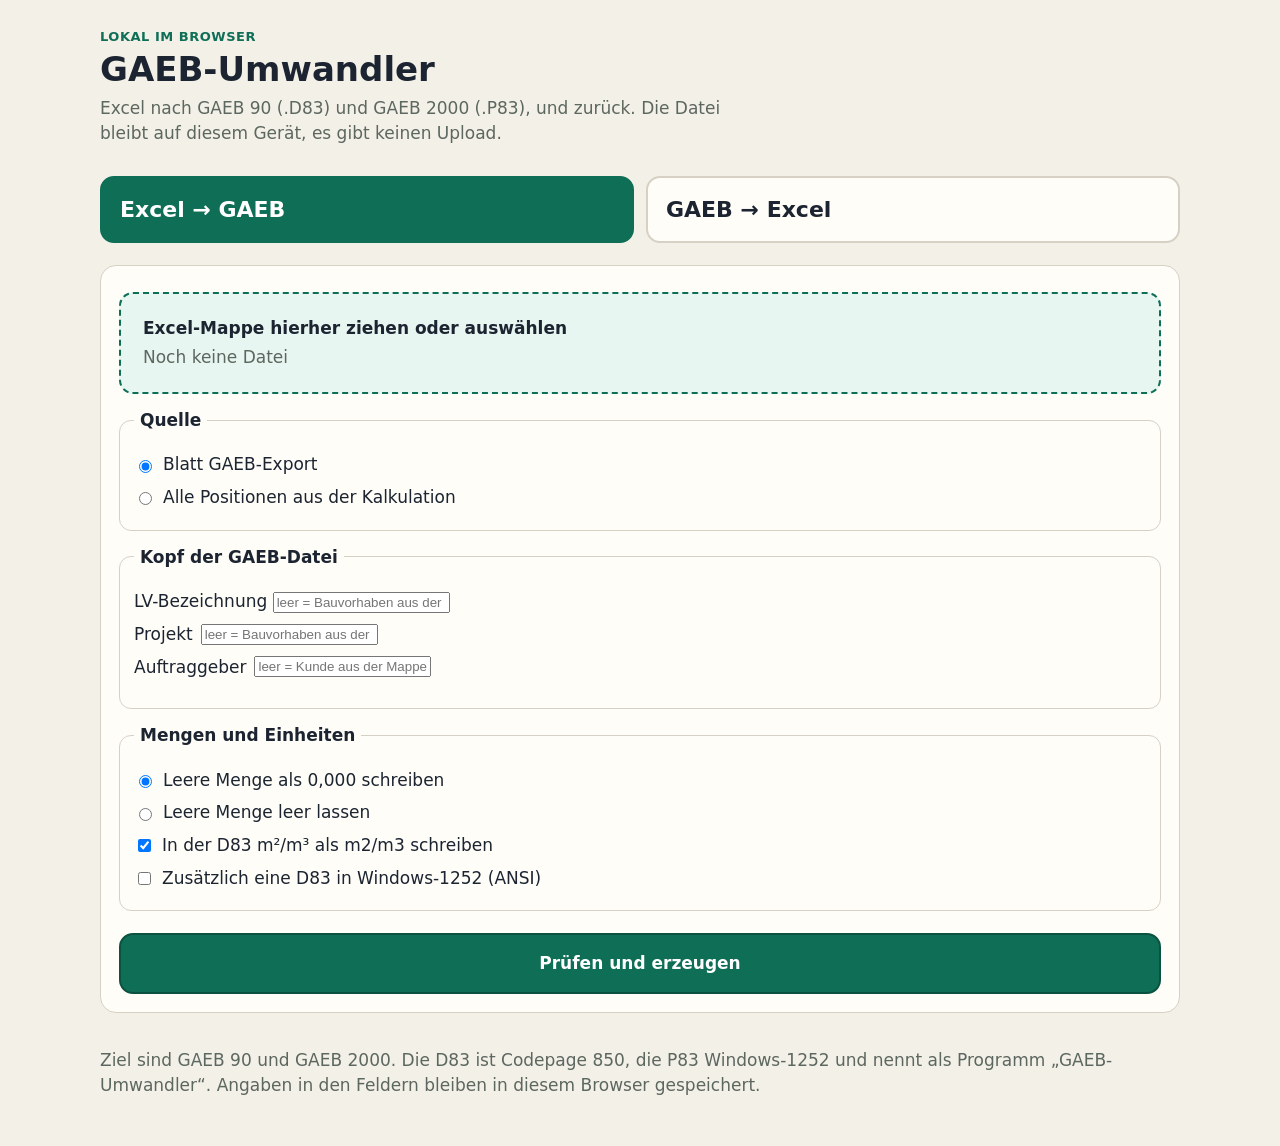
==== gaeb/index.html @ 2e2eb65d "Add a standalone in-browser GAEB converter. Excel and GAEB 90/2000 convert locally under /gaeb/, wit" ====
<!DOCTYPE html>
<html lang="de">
<head>
  <meta charset="utf-8">
  <meta name="viewport" content="width=device-width, initial-scale=1">
  <meta name="theme-color" content="#0f6e56">
  <title>GAEB-Umwandler</title>
  <link rel="icon" href="./icons/icon-192.png">
  <link rel="apple-touch-icon" href="./icons/apple-touch-icon.png">
  <link rel="manifest" href="./manifest.webmanifest">
  <link rel="stylesheet" href="./css/app.css">
</head>
<body>
  <header class="top">
    <div>
      <p class="mark">Lokal im Browser</p>
      <h1>GAEB-Umwandler</h1>
    </div>
    <p class="lead">Excel nach GAEB 90 (.D83) und GAEB 2000 (.P83), und zurück. Die Datei bleibt auf diesem Gerät, es gibt keinen Upload.</p>
  </header>
  <main>
    <div class="tiles" role="tablist">
      <button type="button" class="tile on" id="tab-excel" role="tab" aria-selected="true" aria-controls="panel-excel">Excel → GAEB</button>
      <button type="button" class="tile" id="tab-gaeb" role="tab" aria-selected="false" aria-controls="panel-gaeb">GAEB → Excel</button>
    </div>

    <section id="panel-excel" role="tabpanel">
      <form id="excel-form">
        <label class="drop" id="excel-drop">
          <input id="excel-file" type="file" accept=".xlsx,.xlsm,application/vnd.openxmlformats-officedocument.spreadsheetml.sheet">
          <span class="drop-title">Excel-Mappe hierher ziehen oder auswählen</span>
          <span class="drop-name" id="excel-name">Noch keine Datei</span>
        </label>
        <fieldset>
          <legend>Quelle</legend>
          <label><input type="radio" name="quelle" value="export" checked> Blatt GAEB-Export</label>
          <label><input type="radio" name="quelle" value="alle"> Alle Positionen aus der Kalkulation</label>
        </fieldset>
        <fieldset>
          <legend>Kopf der GAEB-Datei</legend>
          <label>LV-Bezeichnung <input id="lv-bez" name="lv" autocomplete="off" placeholder="leer = Bauvorhaben aus der Mappe"></label>
          <label>Projekt <input id="projekt" name="projekt" autocomplete="off" placeholder="leer = Bauvorhaben aus der Mappe"></label>
          <label>Auftraggeber <input id="ag" name="ag" autocomplete="off" placeholder="leer = Kunde aus der Mappe"></label>
          <p class="hint" id="map-hint"></p>
        </fieldset>
        <fieldset>
          <legend>Mengen und Einheiten</legend>
          <label><input type="radio" name="leere" value="null" checked> Leere Menge als 0,000 schreiben</label>
          <label><input type="radio" name="leere" value="leer"> Leere Menge leer lassen</label>
          <label><input type="checkbox" id="ascii" checked> In der D83 m²/m³ als m2/m3 schreiben</label>
          <label><input type="checkbox" id="ansi"> Zusätzlich eine D83 in Windows-1252 (ANSI)</label>
        </fieldset>
        <button type="submit" class="go" id="excel-go">Prüfen und erzeugen</button>
      </form>
    </section>

    <section id="panel-gaeb" role="tabpanel" hidden>
      <form id="gaeb-form">
        <label class="drop" id="gaeb-drop">
          <input id="gaeb-file" type="file" accept=".d81,.d83,.d84,.p81,.p83,.p84,.D81,.D83,.D84,.P81,.P83,.P84">
          <span class="drop-title">D83, P83 oder Phase 81/84 hierher ziehen</span>
          <span class="drop-name" id="gaeb-name">Noch keine Datei</span>
        </label>
        <p class="hint">Zeichensatz 850 oder 1252 wird erkannt. Phase 81 und 84 werden mit dem Satzbild der Phase 83 gelesen.</p>
        <button type="submit" class="go">Nach Excel</button>
      </form>
    </section>

    <section id="preview" class="preview" hidden aria-live="polite"></section>
  </main>
  <footer>
    <p>Ziel sind GAEB 90 und GAEB 2000. Die D83 ist Codepage 850, die P83 Windows-1252 und nennt als Programm „GAEB-Umwandler“. Angaben in den Feldern bleiben in diesem Browser gespeichert.</p>
  </footer>
  <script src="./vendor/xlsx.full.min.js"></script>
  <script type="module" src="./js/app.js"></script>
</body>
</html>
---- gaeb/css/app.css ----
:root {
  color-scheme: light;
  --bg: #f3f0e8;
  --ink: #1b2430;
  --muted: #5c675f;
  --line: #d7d0c4;
  --card: #fffdf8;
  --green: #0f6e56;
  --green-dark: #0b5340;
  --warn: #8a5a00;
  --warn-bg: #fff4df;
  --bad: #8d1d1d;
  --bad-bg: #fdeceb;
  --ok-bg: #e7f6f1;
}
* { box-sizing: border-box; }
body {
  margin: 0;
  font: 17px/1.45 "Segoe UI", system-ui, sans-serif;
  color: var(--ink);
  background: var(--bg);
}
.top, main, footer { width: min(1080px, calc(100% - 32px)); margin: 0 auto; }
.top { padding: 28px 0 8px; }
.mark {
  margin: 0 0 4px;
  color: var(--green);
  font-weight: 700;
  letter-spacing: 0.04em;
  text-transform: uppercase;
  font-size: 13px;
}
h1 { margin: 0 0 8px; font-size: 34px; line-height: 1.1; }
.lead, .hint, footer p { color: var(--muted); }
.lead { margin: 0; max-width: 62ch; }
.tiles { display: grid; grid-template-columns: 1fr 1fr; gap: 12px; margin: 22px 0; }
.tile, .go, .downloads button, .downloads a {
  font: inherit;
  border-radius: 14px;
  border: 2px solid var(--line);
  background: var(--card);
  color: var(--ink);
  min-height: 64px;
  padding: 16px 18px;
  cursor: pointer;
  text-align: left;
}
.tile { font-size: 22px; font-weight: 700; }
.tile.on { border-color: var(--green); background: var(--green); color: white; }
form, .preview {
  background: var(--card);
  border: 1px solid var(--line);
  border-radius: 16px;
  padding: 18px;
}
fieldset {
  border: 1px solid var(--line);
  border-radius: 12px;
  margin: 14px 0;
  padding: 12px 14px;
}
legend { padding: 0 6px; font-weight: 700; }
label { display: flex; gap: 8px; align-items: center; margin: 8px 0; }
fieldset label:has(input[type="text"]), label:has(#lv-bez) { display: block; }
input[type="text"] {
  display: block;
  width: 100%;
  margin-top: 4px;
  font: inherit;
  padding: 10px 12px;
  border-radius: 10px;
  border: 1px solid var(--line);
  background: white;
}
.drop {
  display: block;
  border: 2px dashed var(--green);
  border-radius: 14px;
  padding: 22px;
  background: #f7fbf9;
  cursor: pointer;
}
.drop.over { background: #e7f6f1; }
.drop input { position: absolute; width: 1px; height: 1px; overflow: hidden; clip: rect(0 0 0 0); }
.drop-title { display: block; font-weight: 700; }
.drop-name { display: block; color: var(--muted); margin-top: 4px; }
.go, .downloads button, .downloads a {
  background: var(--green);
  color: white;
  border-color: var(--green-dark);
  text-decoration: none;
  display: inline-flex;
  align-items: center;
  min-height: 48px;
}
.go { width: 100%; justify-content: center; font-weight: 700; margin-top: 8px; }
.go:disabled { opacity: 0.45; cursor: not-allowed; }
.preview { margin-top: 16px; }
.preview h2 { margin: 0 0 8px; font-size: 24px; }
.stats { display: flex; flex-wrap: wrap; gap: 8px; margin: 10px 0; }
.stats span, .ok, .warn, .bad {
  border-radius: 999px;
  padding: 6px 12px;
  background: #eef2ef;
}
.ok { background: var(--ok-bg); color: var(--green-dark); font-weight: 700; }
.warn { display: block; width: fit-content; max-width: 100%; margin: 6px 0; background: var(--warn-bg); color: var(--warn); border-radius: 10px; }
.bad { display: block; width: fit-content; max-width: 100%; margin: 6px 0; background: var(--bad-bg); color: var(--bad); border-radius: 10px; }
.downloads { display: flex; flex-wrap: wrap; gap: 8px; margin: 12px 0; }
table { width: 100%; border-collapse: collapse; font-size: 15px; }
th, td { text-align: left; padding: 6px 8px; border-bottom: 1px solid var(--line); vertical-align: top; }
th { font-size: 13px; color: var(--muted); }
td.num, th.num { text-align: right; white-space: nowrap; }
.clip { max-width: 280px; }
footer { padding: 18px 0 32px; }
@media (max-width: 860px) {
  .tiles { grid-template-columns: 1fr; }
  h1 { font-size: 28px; }
  .top, main, footer { width: min(1080px, calc(100% - 20px)); }
  table { display: block; overflow-x: auto; }
}
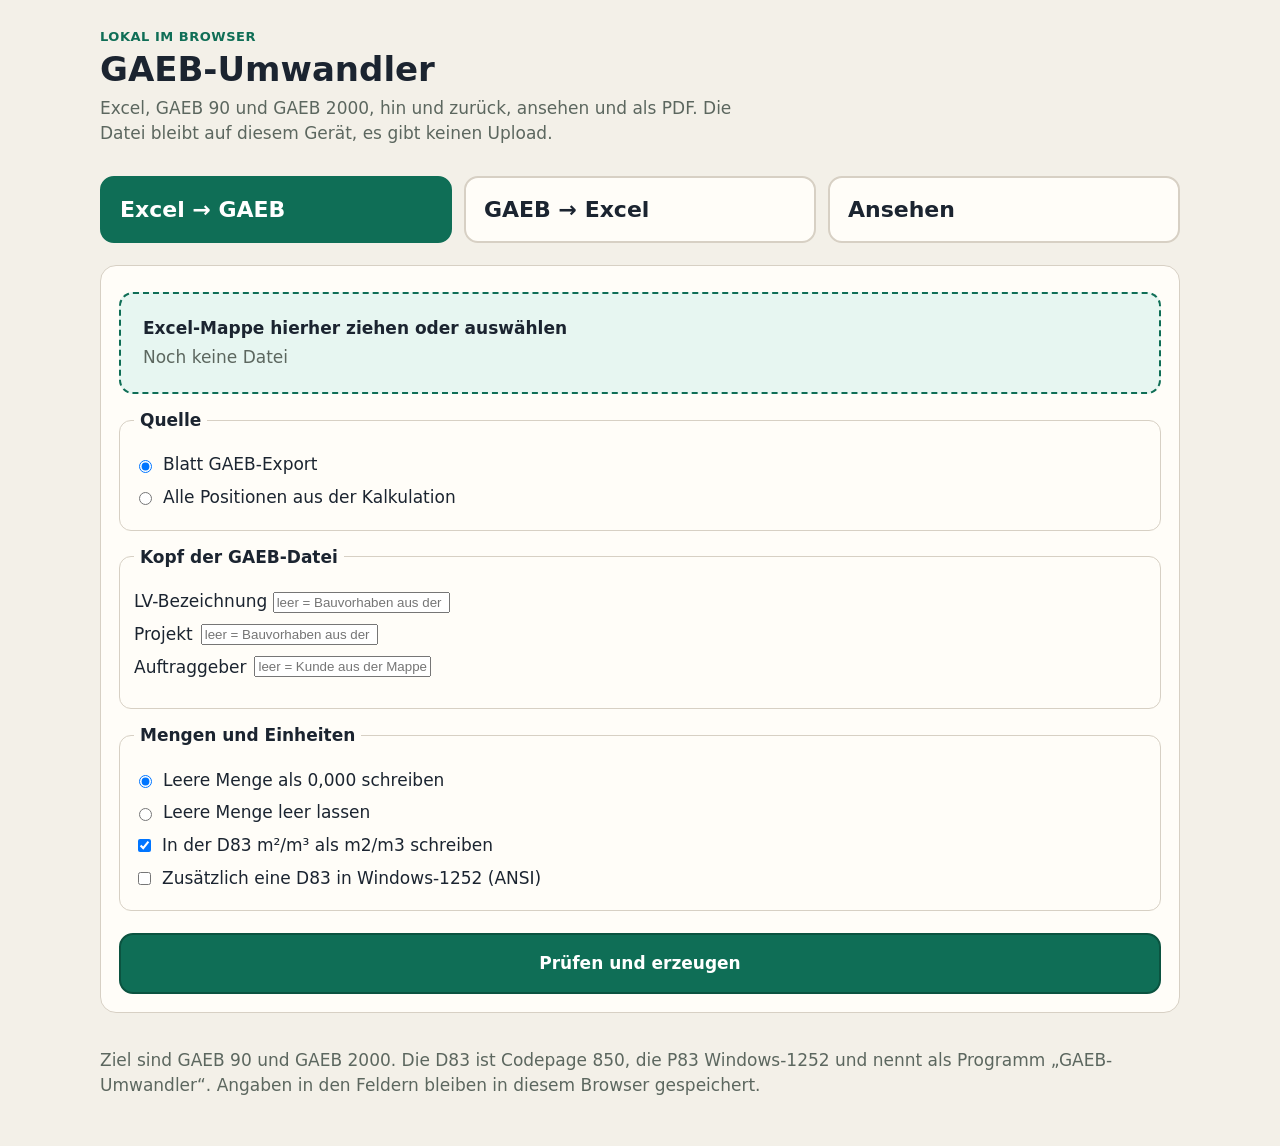
==== commit 0e05fc28: "Add a GAEB viewer and an offline LV PDF. Reading prices and position kinds does not change the Excel" ====
--- a/gaeb/index.html
+++ b/gaeb/index.html
@@ -16,12 +16,13 @@
       <p class="mark">Lokal im Browser</p>
       <h1>GAEB-Umwandler</h1>
     </div>
-    <p class="lead">Excel nach GAEB 90 (.D83) und GAEB 2000 (.P83), und zurück. Die Datei bleibt auf diesem Gerät, es gibt keinen Upload.</p>
+    <p class="lead">Excel, GAEB 90 und GAEB 2000, hin und zurück, ansehen und als PDF. Die Datei bleibt auf diesem Gerät, es gibt keinen Upload.</p>
   </header>
   <main>
     <div class="tiles" role="tablist">
       <button type="button" class="tile on" id="tab-excel" role="tab" aria-selected="true" aria-controls="panel-excel">Excel → GAEB</button>
       <button type="button" class="tile" id="tab-gaeb" role="tab" aria-selected="false" aria-controls="panel-gaeb">GAEB → Excel</button>
+      <button type="button" class="tile" id="tab-viewer" role="tab" aria-selected="false" aria-controls="panel-viewer">Ansehen</button>
     </div>
 
     <section id="panel-excel" role="tabpanel">
@@ -57,7 +58,7 @@
     <section id="panel-gaeb" role="tabpanel" hidden>
       <form id="gaeb-form">
         <label class="drop" id="gaeb-drop">
-          <input id="gaeb-file" type="file" accept=".d81,.d83,.d84,.p81,.p83,.p84,.D81,.D83,.D84,.P81,.P83,.P84">
+          <input id="gaeb-file" type="file" accept=".d81,.d82,.d83,.d84,.d85,.d86,.p81,.p82,.p83,.p84,.p85,.p86,.D81,.D82,.D83,.D84,.D85,.D86,.P81,.P82,.P83,.P84,.P85,.P86">
           <span class="drop-title">D83, P83 oder Phase 81/84 hierher ziehen</span>
           <span class="drop-name" id="gaeb-name">Noch keine Datei</span>
         </label>
@@ -66,12 +67,25 @@
       </form>
     </section>
 
+    <section id="panel-viewer" role="tabpanel" hidden>
+      <form id="view-form">
+        <label class="drop" id="view-drop">
+          <input id="view-file" type="file" accept=".d81,.d82,.d83,.d84,.d85,.d86,.p81,.p82,.p83,.p84,.p85,.p86,.D81,.D82,.D83,.D84,.D85,.D86,.P81,.P82,.P83,.P84,.P85,.P86">
+          <span class="drop-title">D83 oder P83 ansehen, auch 81 bis 86</span>
+          <span class="drop-name" id="view-name">Noch keine Datei</span>
+        </label>
+        <button type="submit" class="go">Anzeigen</button>
+      </form>
+    </section>
+
     <section id="preview" class="preview" hidden aria-live="polite"></section>
+    <section id="viewer" class="preview viewer" hidden></section>
   </main>
   <footer>
     <p>Ziel sind GAEB 90 und GAEB 2000. Die D83 ist Codepage 850, die P83 Windows-1252 und nennt als Programm „GAEB-Umwandler“. Angaben in den Feldern bleiben in diesem Browser gespeichert.</p>
   </footer>
   <script src="./vendor/xlsx.full.min.js"></script>
+  <script src="./vendor/jspdf.umd.min.js"></script>
   <script type="module" src="./js/app.js"></script>
 </body>
 </html>
--- a/gaeb/css/app.css
+++ b/gaeb/css/app.css
@@ -33,7 +33,7 @@
 h1 { margin: 0 0 8px; font-size: 34px; line-height: 1.1; }
 .lead, .hint, footer p { color: var(--muted); }
 .lead { margin: 0; max-width: 62ch; }
-.tiles { display: grid; grid-template-columns: 1fr 1fr; gap: 12px; margin: 22px 0; }
+.tiles { display: grid; grid-template-columns: repeat(3, 1fr); gap: 12px; margin: 22px 0; }
 .tile, .go, .downloads button, .downloads a {
   font: inherit;
   border-radius: 14px;
@@ -113,6 +113,20 @@
 td.num, th.num { text-align: right; white-space: nowrap; }
 .clip { max-width: 280px; }
 footer { padding: 18px 0 32px; }
+.viewer-tools { display: flex; flex-wrap: wrap; gap: 10px; align-items: center; margin: 8px 0 12px; }
+.viewer-tools .go { width: auto; margin-top: 0; }
+.viewer-tools input[type="search"] { flex: 1 1 180px; font: inherit; padding: 10px 12px; border-radius: 10px; border: 1px solid var(--line); }
+.baum { display: flex; flex-direction: column; gap: 8px; }
+.titel { border: 1px solid var(--line); border-radius: 12px; background: #fff; padding: 0 10px 8px; }
+.titel > summary { cursor: pointer; font-weight: 700; padding: 10px 4px; min-height: 44px; }
+.pos { border-top: 1px solid var(--line); padding: 8px 0; }
+.pos-kopf { display: flex; flex-wrap: wrap; gap: 8px; align-items: baseline; }
+.oz { font-weight: 700; }
+.art { color: var(--green-dark); font-size: 14px; }
+.zahlen { display: flex; flex-wrap: wrap; gap: 12px; margin: 4px 0 0; }
+.lang { margin-top: 4px; }
+.lang summary { cursor: pointer; color: var(--green); min-height: 36px; }
+.lang p { white-space: pre-wrap; margin: 4px 0 0; }
 @media (max-width: 860px) {
   .tiles { grid-template-columns: 1fr; }
   h1 { font-size: 28px; }
